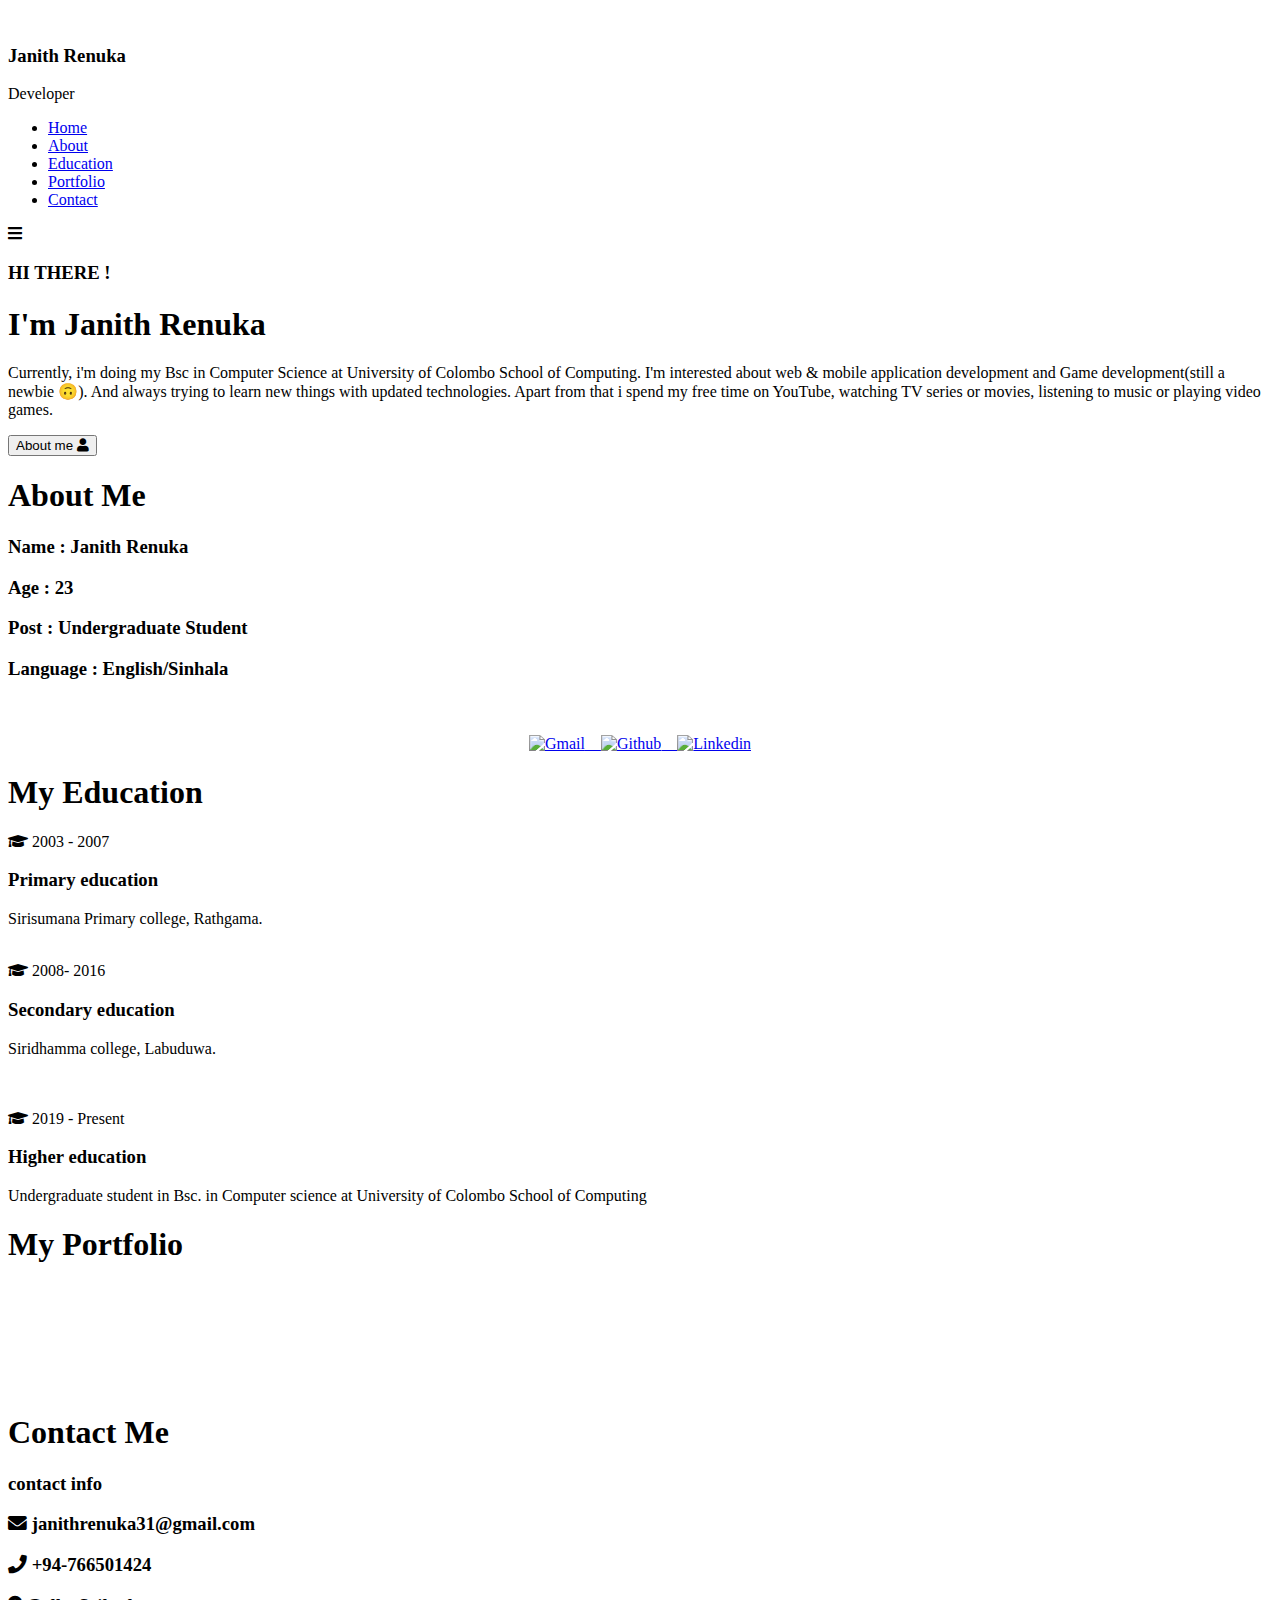
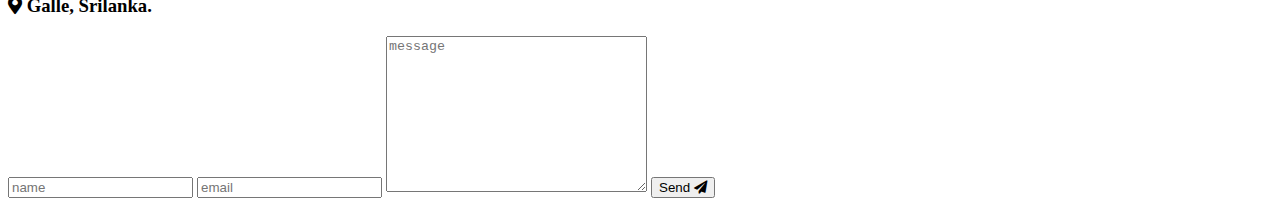
==== index.html @ 40e1bce7 "Update index.html" ====
<!DOCTYPE html>
<html lang="en">
<head>
    <meta charset="UTF-8">
    <meta name="viewport" content="width=device-width, initial-scale=1.0">
    <title>Janith Renuka</title>

    <!-- font awesome cdn link  -->
    <link rel="stylesheet" href="https://cdnjs.cloudflare.com/ajax/libs/font-awesome/5.15.2/css/all.min.css">

    <!-- custom css file link  -->
    <link rel="stylesheet" href="main.css">

</head>
<body>
    
<!-- header section starts  -->

<header>

    <div class="user">
        <img src="image/pic.png" alt="">
        <h3 class="name">Janith Renuka</h3>
        <p class="post">Developer</p>
    </div>

    <nav class="navbar">
        <ul>
            <li><a href="#home">Home</a></li>
            <li><a href="#about">About</a></li>
            <li><a href="#education">Education</a></li>
            <li><a href="#portfolio">Portfolio</a></li>
            <li><a href="#contact">Contact</a></li>
        </ul>
    </nav>

</header>

<!-- header section ends -->

<div id="menu" class="fas fa-bars"></div>

<!-- home section starts  -->

<section class="home" id="home">

    <h3>HI THERE !</h3>
    <h1>I'm <span>Janith Renuka</span></h1>
    <p>Currently, i'm doing my Bsc in Computer Science at University of Colombo School of Computing. I'm interested about web & mobile application development and Game development(still a newbie 🙃). And always trying to learn new things with updated technologies. 
        Apart from that i spend my free time on YouTube, watching TV series or movies, listening to music or playing video games.
    </p>
    <a href="#about"><button class="btn">About me <i class="fas fa-user"></i></button></a>

</section>

<!-- home section ends -->

<!-- about section starts  -->

<section class="about" id="about">

<h1 class="heading"> <span>About</span> Me </h1>

<div class="row">

    <div class="info">
        <h3> <span> Name : </span> Janith Renuka</h3>
        <h3> <span> Age : </span> 23 </h3>
        <!-- <h3> <span> qualification : </span> BMS </h3> -->
        <h3> <span> Post : </span> Undergraduate Student </h3>
        <h3> <span> Language : </span> English/Sinhala </h3>
        <!-- <a href="#"><button class="btn"> download CV <i class="fas fa-download"></i> </button></a> -->
        <br>
        <br>
        <center>
            <a href="mailto:janithrenuka31@gmail.com" target="_blank">
              <img src="image/gmail.png" width="60px" height="60px" alt="Gmail" > &nbsp&nbsp;
            </a>
            <a href="https://github.com/janithrenuka" target="_blank">
              <img src="image/github.png" width="60px" height="60px" alt="Github"> &nbsp&nbsp;
            </a>
            <a href="https://www.linkedin.com/in/janith-renuka" target="_blank"> 
              <img src="image/linkedin.png" width="60px" height="60px" alt="Linkedin">
            </a>
        </center>
    </div>

    <div class="counter">

        <div class="box">
            <!-- <span>2+</span>
            <h3>years of experience</h3> -->
        </div>

        <div class="box">
            <!-- <span>100+</span>
            <h3>porject completed</h3> -->
        </div>

        <div class="box">
            <!-- <span>430+</span>
            <h3>happy clients</h3> -->
        </div>

        <div class="box">
            <!-- <span>12+</span>
            <h3>awards won</h3> -->
        </div>

    </div>

</div>

</section>

<!-- about section ends -->

<!-- education section starts  -->

<section class="education" id="education">

<h1 class="heading"> My <span>Education</span> </h1>

<div class="box-container">

    <div class="box">
        <i class="fas fa-graduation-cap"></i>
        <span>2003 - 2007</span>
        <h3>Primary education</h3>
        <p>Sirisumana Primary college, Rathgama.<br> <br> </p>
    </div>

    <div class="box">
        <i class="fas fa-graduation-cap"></i>
        <span>2008- 2016</span>
        <h3>Secondary education</h3>
        <p>Siridhamma college, Labuduwa.<br> <br> <br> </p>
    </div>

    <div class="box">
        <i class="fas fa-graduation-cap"></i>
        <span>2019 - Present</span>
        <h3>Higher education</h3>
        <p>Undergraduate student in Bsc. in Computer science at University of Colombo School of Computing</p>
    </div>


</div>

</section>

<!-- education section ends -->

<!-- portfolio section starts  -->

<section class="portfolio" id="portfolio">

<h1 class="heading"> My <span>Portfolio</span> </h1>

<div class="box-container">

    <div class="box">
        <img src="image/crysis.jpg" alt="">
    </div>

    <div class="box">
        <img src="image/lastofus.jpg" alt="">
    </div>

    <div class="box">
        <img src="image/farcry.jpg" alt="">
    </div>

    <div class="box">
        <img src="image/stalker.jpg" alt="">
    </div>

    <div class="box">
        <img src="image/uncharted.jpg" alt="">
    </div>

    <div class="box">
        <img src="image/kanchayuda.jpg" alt="">
    </div>

</div>

</section>

<!-- portfolio section ends -->

<!-- contact section starts  -->

<section class="contact" id="contact">

<h1 class="heading"> <span>Contact</span> Me </h1>

<div class="row">

    <div class="content">

        <h3 class="title">contact info</h3>

        <div class="info">
            <h3> <i class="fas fa-envelope"></i> janithrenuka31@gmail.com </h3>
            <h3> <i class="fas fa-phone"></i> +94-766501424 </h3>
            <h3> <i class="fas fa-map-marker-alt"></i> Galle, Srilanka. </h3>
        </div>

    </div>

    <form action="">

        <input type="text" placeholder="name" class="box" required>
        <input type="email" placeholder="email" class="box" required>
        <textarea name="" id="" cols="30" rows="10" class="box message" placeholder="message" required></textarea>
        <button type="submit" class="btn"> Send <i class="fas fa-paper-plane"></i> </button>

    </form>

</div>

</section>

<!-- contact section ends -->


<!-- scroll top button  -->

<a href="#home" class="top">
    <img src="image/scroll-top-img.png" alt="">
</a>

<!-- jquery cdn link  -->
<script src="https://cdnjs.cloudflare.com/ajax/libs/jquery/3.6.0/jquery.min.js"></script>

<!-- custom js file link  -->
<script src="script.js"></script>


</body>
</html>
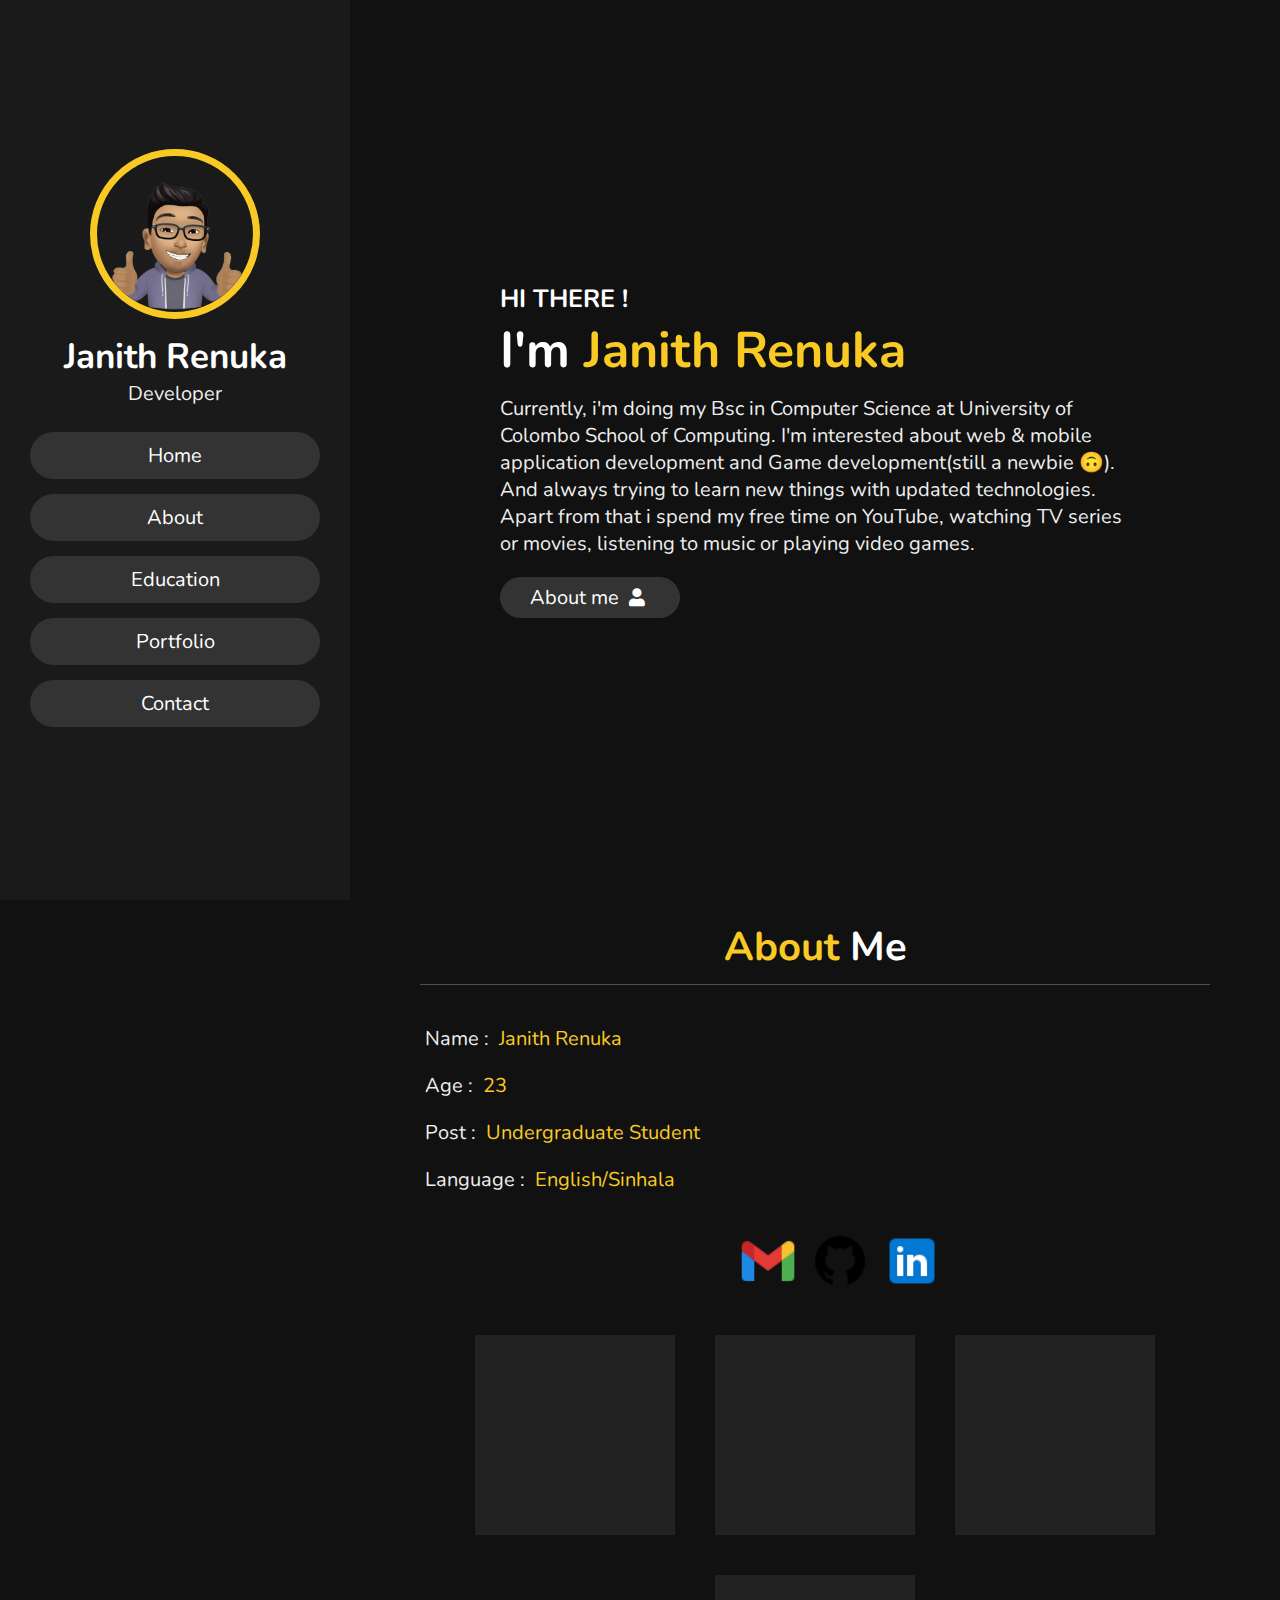
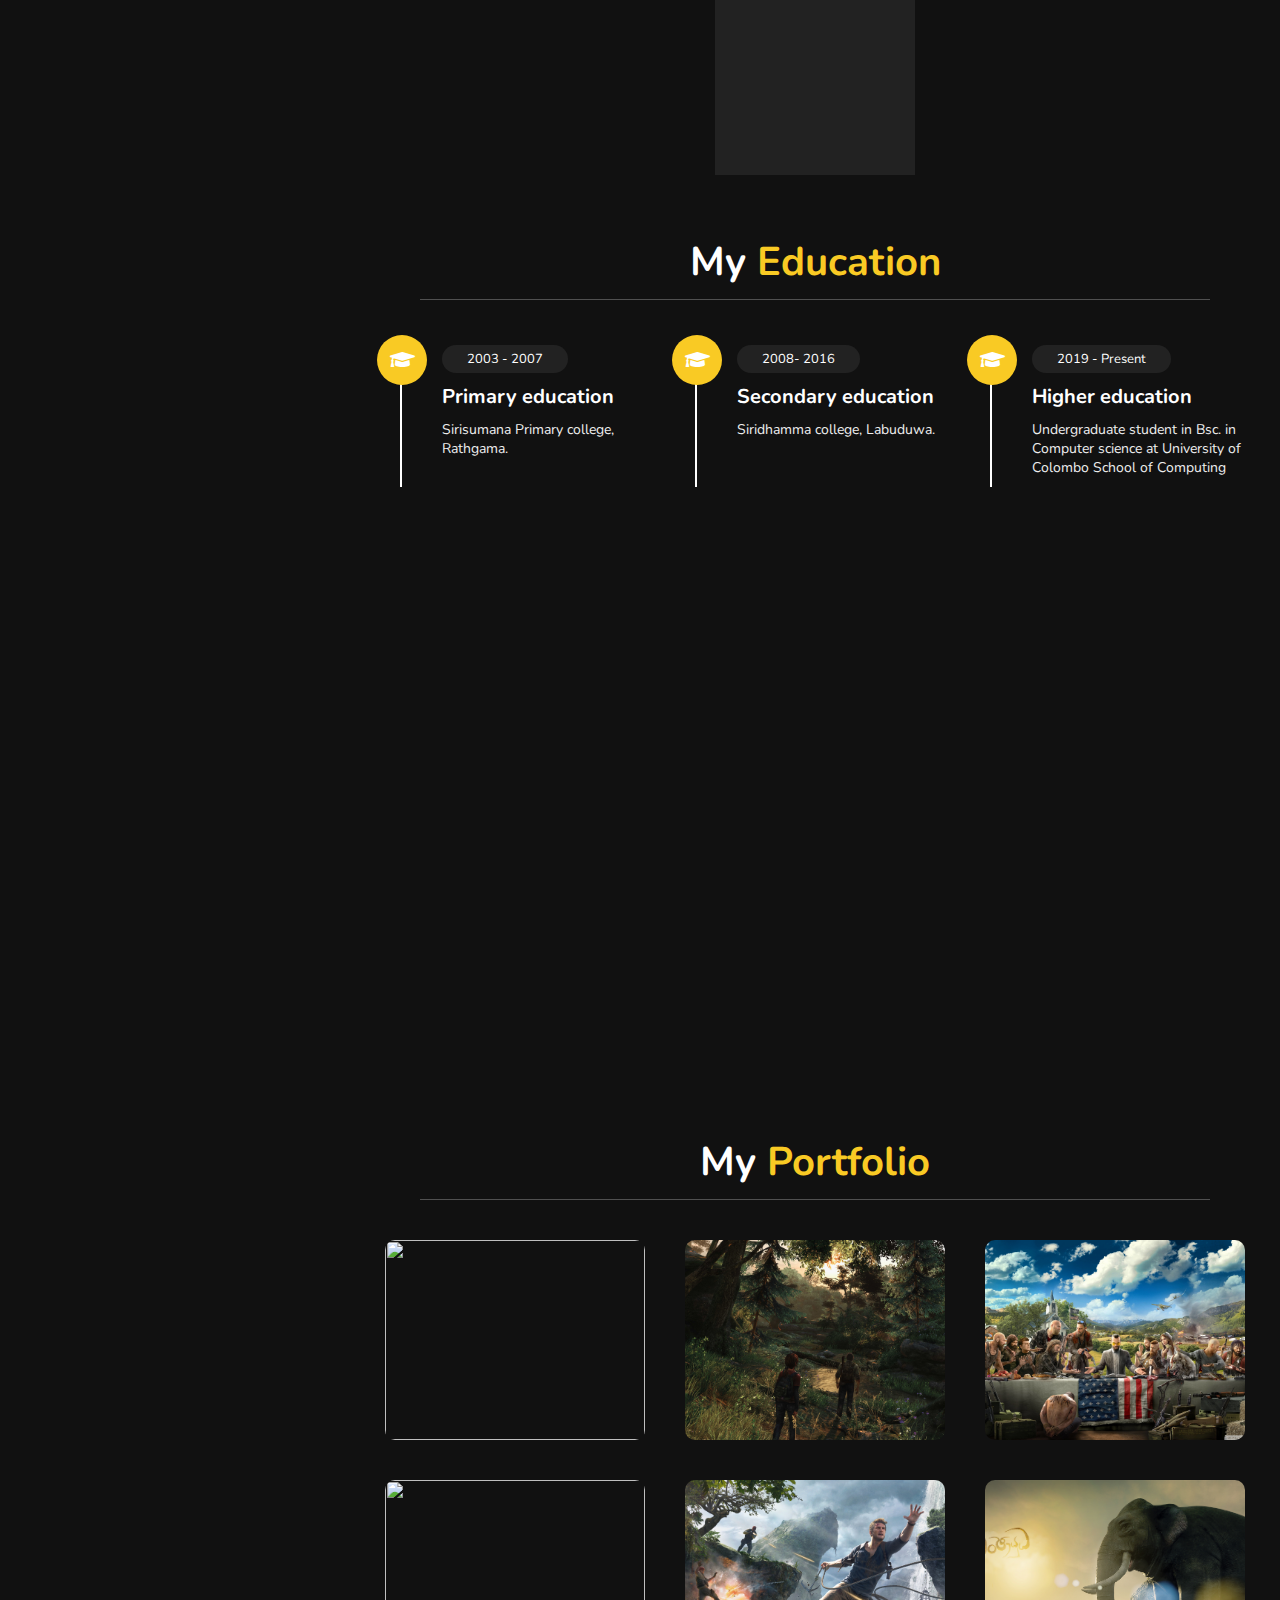
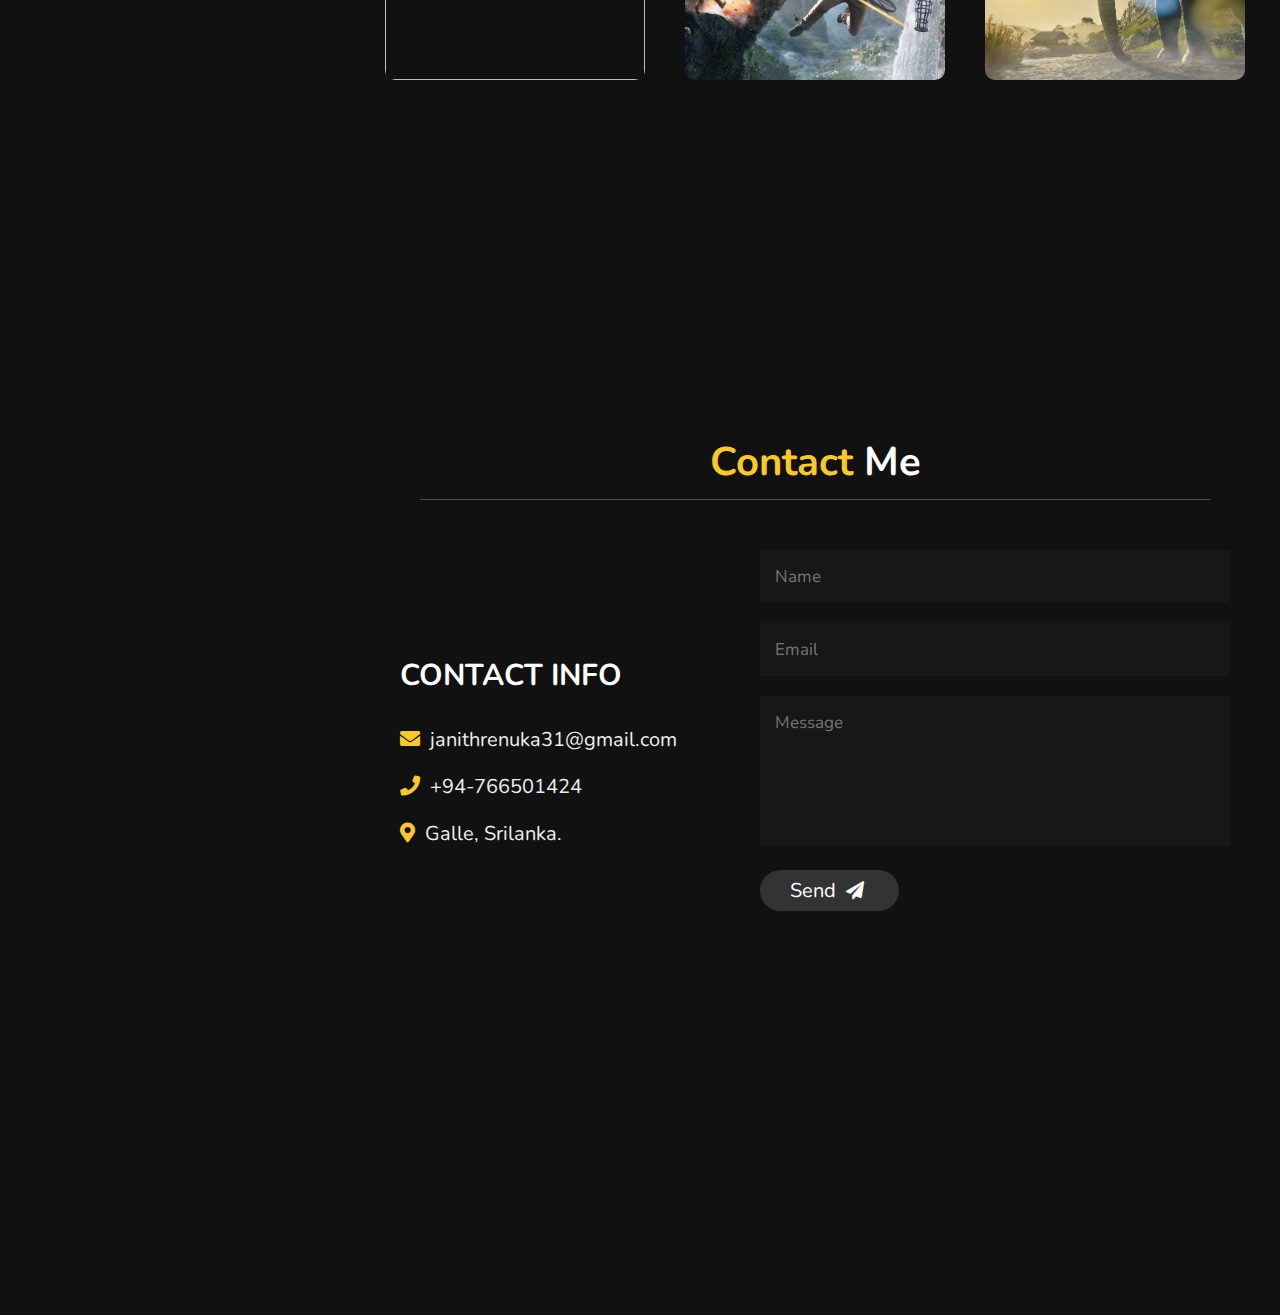
==== commit 28f13895: "Add files via upload" ====
--- a/index.html
+++ b/index.html
@@ -213,6 +213,7 @@
 
         <input type="text" placeholder="name" class="box" required>
         <input type="email" placeholder="email" class="box" required>
+        <!-- <input type="text" placeholder="project" class="box"> -->
         <textarea name="" id="" cols="30" rows="10" class="box message" placeholder="message" required></textarea>
         <button type="submit" class="btn"> Send <i class="fas fa-paper-plane"></i> </button>
 
--- a/main.css
+++ b/main.css
@@ -0,0 +1,443 @@
+@import url('https://fonts.googleapis.com/css2?family=Nunito:wght@200;300;400;600&display=swap');
+
+:root{
+    --yellow:#f9ca24;
+}
+
+*{
+    font-family: 'Nunito', sans-serif;
+    margin:0; padding:0;
+    box-sizing: border-box;
+    text-decoration: none;
+    outline: none; border:none;
+    /* text-transform: capitalize; */
+    transition: all .2s linear;
+}
+
+*::selection{
+    background:var(--yellow);
+    color:#333;
+}
+
+html{
+    font-size: 62.5%;
+    overflow-x: hidden;
+}
+
+html::-webkit-scrollbar{
+    width:1.4rem;
+}
+
+html::-webkit-scrollbar-track{
+    background:#222;
+}
+
+html::-webkit-scrollbar-thumb{
+    background:var(--yellow);
+}
+
+body{
+    background:#111;
+    overflow-x: hidden;
+    padding-left: 35rem;
+}
+
+section{
+    min-height: 100vh;
+    padding:1rem;
+}
+
+.btn{
+    padding:.7rem 3rem;
+    background:#333;
+    color:#fff;
+    cursor: pointer;
+    margin-top: 1rem;
+    font-size: 2rem;
+    border-radius: 5rem;
+}
+
+.btn i{
+    padding:0 .5rem;
+    font-size: 1.8rem;
+}
+
+.btn:hover{
+    background:var(--yellow);
+}
+
+.heading{
+    text-align: center;
+    margin:0 6rem;
+    font-size: 4rem;
+    padding:1rem;
+    border-bottom: .1rem solid #fff4;
+    color:#fff;
+}
+
+.heading span{
+    color:var(--yellow);
+}
+
+header{
+    position: fixed;
+    top:0; left:0;
+    z-index: 1000;
+    height:100%;
+    width:35rem;
+    background:#1a1a1a;
+    display: flex;
+    align-items: center;
+    justify-content: center;
+    flex-flow: column;
+    text-align: center;
+}
+
+header .user img{
+    height:17rem;
+    width:17rem;
+    border-radius: 50%;
+    object-fit: cover;
+    margin-bottom: 1rem;
+    border:.7rem solid var(--yellow);
+}
+
+header .user .name{
+    font-size: 3.5rem;
+    color:#fff;
+}
+
+header .user .post{
+    font-size: 2rem;
+    color:#eee;
+}
+
+header .navbar{
+    width:100%;
+}
+
+header .navbar ul{
+    list-style: none;
+    padding:1rem 3rem;
+}
+
+
+header .navbar ul li a{
+    display: block;
+    padding:1rem;
+    margin:1.5rem 0;
+    background:#333;
+    color:#fff;
+    font-size: 2rem;
+    border-radius: 5rem;
+}
+
+header .navbar ul li a:hover{
+    background:var(--yellow);
+}
+
+#menu{
+    position: fixed;
+    top:2rem; right:2rem;
+    background:#333;
+    color:#fff;
+    cursor: pointer;
+    font-size: 2.5rem;
+    padding:1rem 1.5rem;
+    z-index: 1000;
+    display: none;
+}
+
+.home{
+    display: flex;
+    justify-content: center;
+    flex-flow: column;
+    padding:0 15rem;
+}
+
+.home h3{
+    font-size: 2.5rem;
+    color:#fff;
+}
+
+.home h1{
+    font-size:5rem;
+    color:#fff;
+}
+
+.home h1 span{
+    color:var(--yellow);
+}
+
+.home p{
+    font-size:2rem;
+    color:#eee;
+    padding: 1rem 0;
+}
+
+.about .row{
+    display: flex;
+    align-items: center;
+    justify-content: center;
+    flex-wrap: wrap;
+    padding:1rem 0;
+}
+
+.about .row .info{
+    flex:1 1 48rem;
+    padding:2rem 1rem;
+    padding-left: 6rem;
+}
+
+.about .row .info h3{
+    font-size: 2rem;
+    color:var(--yellow);
+    padding:1rem 0;
+    font-weight: normal;
+}
+
+.about .row .info h3 span{
+    color:#eee;
+    padding:0 .5rem;
+}
+
+.about .row .counter{
+    flex:1 1 48rem;
+    display: flex;
+    justify-content: center;
+    flex-wrap: wrap;
+}
+
+.about .row .counter .box{
+    width:20rem;
+    height: 20rem;
+    background:#222;
+    text-align: center;
+    padding: 2rem;
+    margin:2rem;
+}
+
+.about .row .counter .box span{
+    font-size: 4rem;
+    color:var(--yellow);
+}
+
+.about .row .counter .box h3{
+    font-size: 2rem;
+    color:#fff;
+}
+
+.education .box-container{
+    display: flex;
+    align-items: center;
+    justify-content: space-between;
+    flex-wrap: wrap;
+    padding:1rem 0;
+    padding-left: 3rem;
+}
+
+.education .box-container .box{
+    width:27rem;
+    margin:4rem 1rem;
+    padding-left: 4rem;
+    border-left: .2rem solid #fff;
+    position: relative;
+}
+
+.education .box-container .box span{
+    font-size: 1.3rem;
+    background:#222;
+    color:#fff;
+    border-radius: 5rem;
+    padding:.5rem 2.5rem;
+}
+
+.education .box-container .box h3{
+    font-size: 2rem;
+    color:#fff;
+    padding-top: 1.5rem;
+}
+
+.education .box-container .box p{
+    font-size: 1.4rem;
+    color:#eee;
+    padding: 1rem 0;
+}
+
+.education .box-container .box i{
+    position: absolute;
+    top:-1.5rem; left:-2.5rem;
+    height:5rem;
+    width: 5rem;
+    border-radius: 50%;
+    line-height: 5rem;
+    text-align: center;
+    font-size: 2rem;
+    color:#fff;
+    background:var(--yellow);
+}
+
+.portfolio .box-container{
+    display: flex;
+    align-items: center;
+    justify-content: center;
+    flex-wrap: wrap;
+    padding:2rem 0;
+}
+
+.portfolio .box-container .box{
+    height: 20rem;
+    width:26rem;
+    border-radius: 1rem;
+    margin:2rem;
+    overflow: hidden;
+    cursor: pointer;
+}
+
+.portfolio .box-container .box img{
+    height:100%;
+    width:100%;
+    object-fit: cover;
+}
+
+.portfolio .box-container .box:hover img{
+    transform: scale(1.2);
+}
+
+.contact .row{
+    display: flex;
+    align-items: center;
+    justify-content: center;
+    flex-wrap: wrap;
+}
+
+.contact .row .content{
+    flex:1 1 30rem;
+    padding:4rem;
+    padding-bottom: 0;
+}
+
+.contact .row form{
+    flex:1 1 45rem;
+    padding:2rem;
+    margin:2rem;
+    margin-bottom: 4rem;
+}
+
+.contact .row form .box{
+    padding:1.5rem;
+    margin:1rem 0;
+    background:#3333;
+    color:#fff;
+    text-transform: none;
+    font-size: 1.7rem;
+    width:100%;
+}
+
+.contact .row form .box::placeholder{
+    text-transform: capitalize;
+}
+
+.contact .row form .message{
+    height: 15rem;
+    resize: none;
+}
+
+.contact .row .content .title{
+    text-transform: uppercase;
+    color:#fff;
+    font-size: 3rem;
+    padding-bottom: 2rem;
+}
+
+.contact .row .content .info h3{
+    display: flex;
+    align-items: center;
+    font-size: 2rem;
+    color:#eee;
+    padding:1rem 0;
+    font-weight: normal;
+}
+
+.contact .row .content .info h3 i{
+    padding-right: 1rem;
+    color:var(--yellow);
+}
+
+.top{
+    position: fixed;
+    bottom:7.5rem; right: 2rem;
+    z-index: 100;
+    display: none;
+}
+
+
+/* media queries  */
+
+@media (max-width:1200px){
+
+    html{
+        font-size: 55%;
+    }
+
+    .home{
+        padding:1rem 4rem;
+    }
+
+}
+
+@media (max-width:991px){
+
+   header{
+       left:-120%;
+   }
+
+   #menu{
+       display: block;
+   }
+
+   header.toggle{
+    left:0%;
+   }
+
+   body{
+       padding:0;
+   }
+
+}
+
+@media (max-width:768px){
+
+    html{
+        font-size: 50%;
+    }
+ 
+ }
+
+@media (max-width:400px){
+
+    header{
+        width: 100vw;
+    }
+
+    .heading{
+        margin:0 3rem;
+    }
+
+    .about .row .counter .box{
+        width: 100%;
+    }
+ 
+    .education .box-container .box{
+        width:100%;
+    }
+
+    .portfolio .box-container .box{
+        width:100%;
+    }
+
+    .contact .row form{
+        margin:3rem 0;
+    }
+
+ }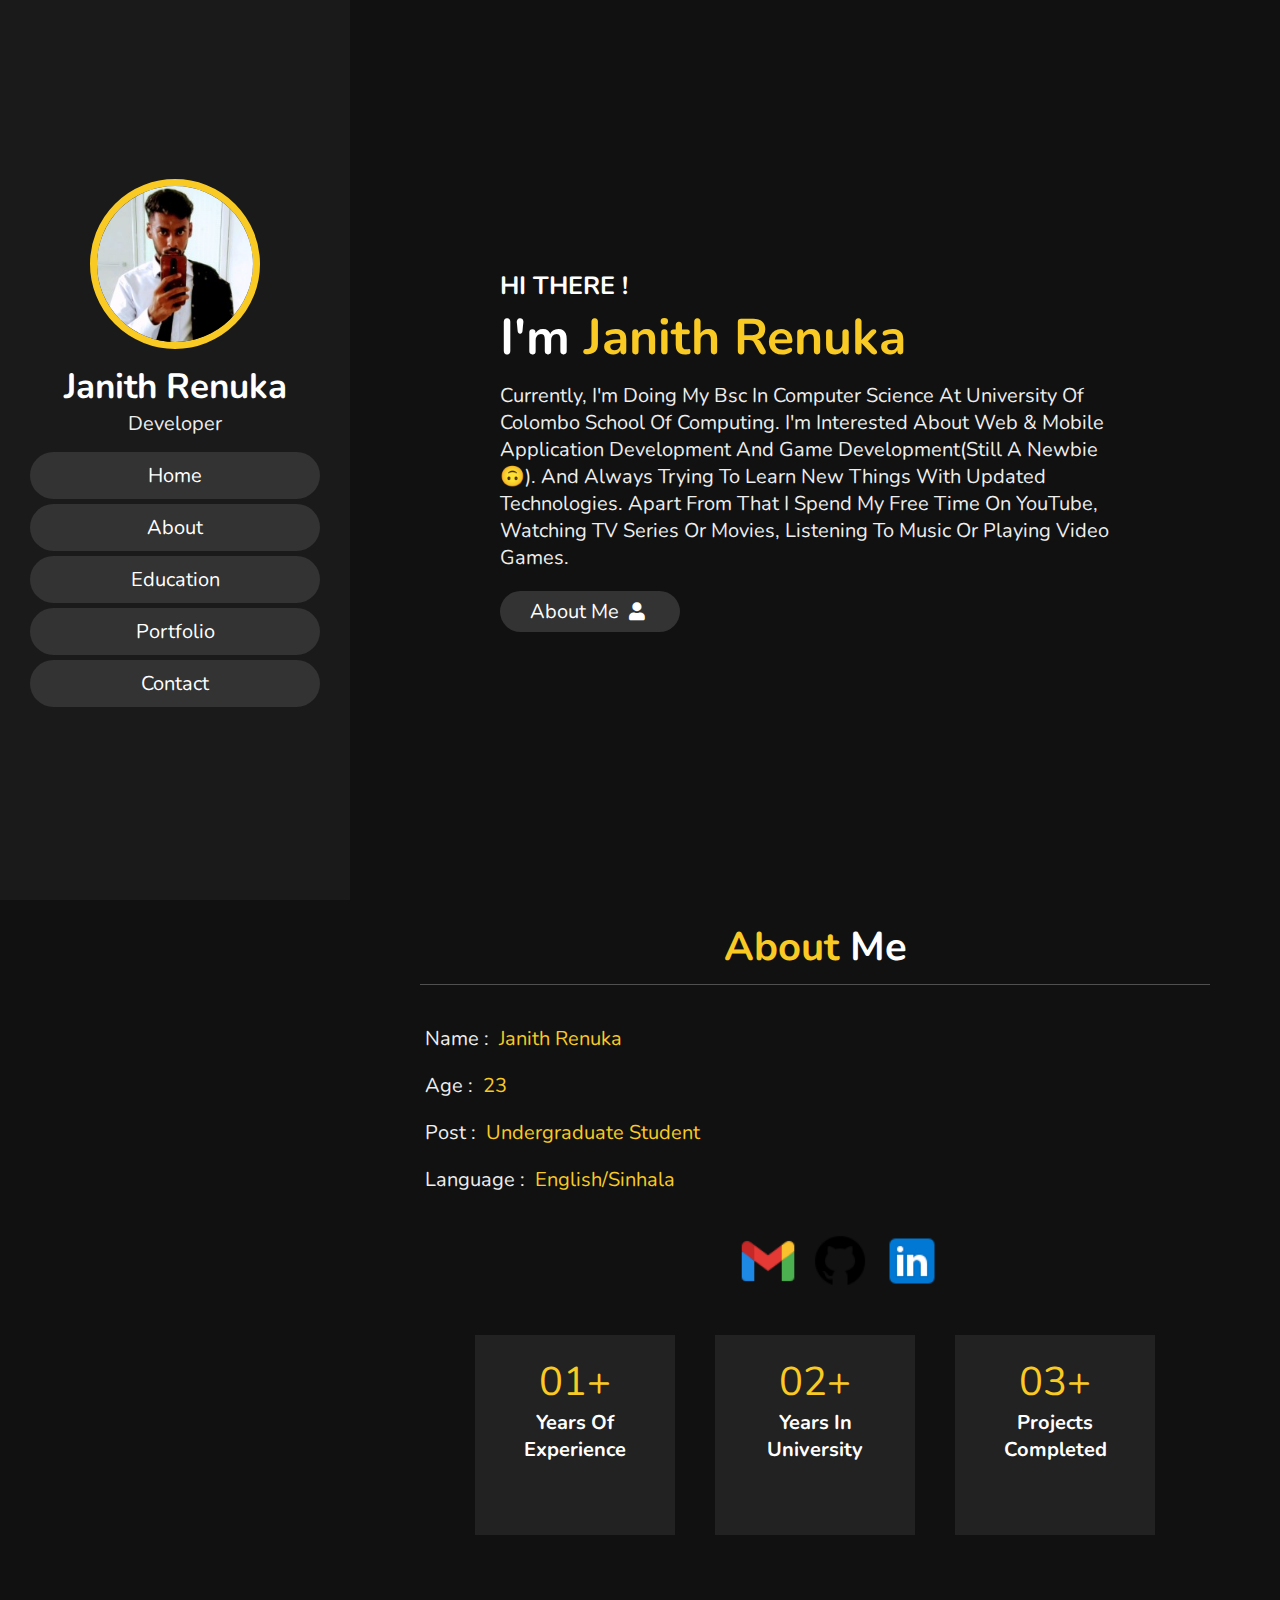
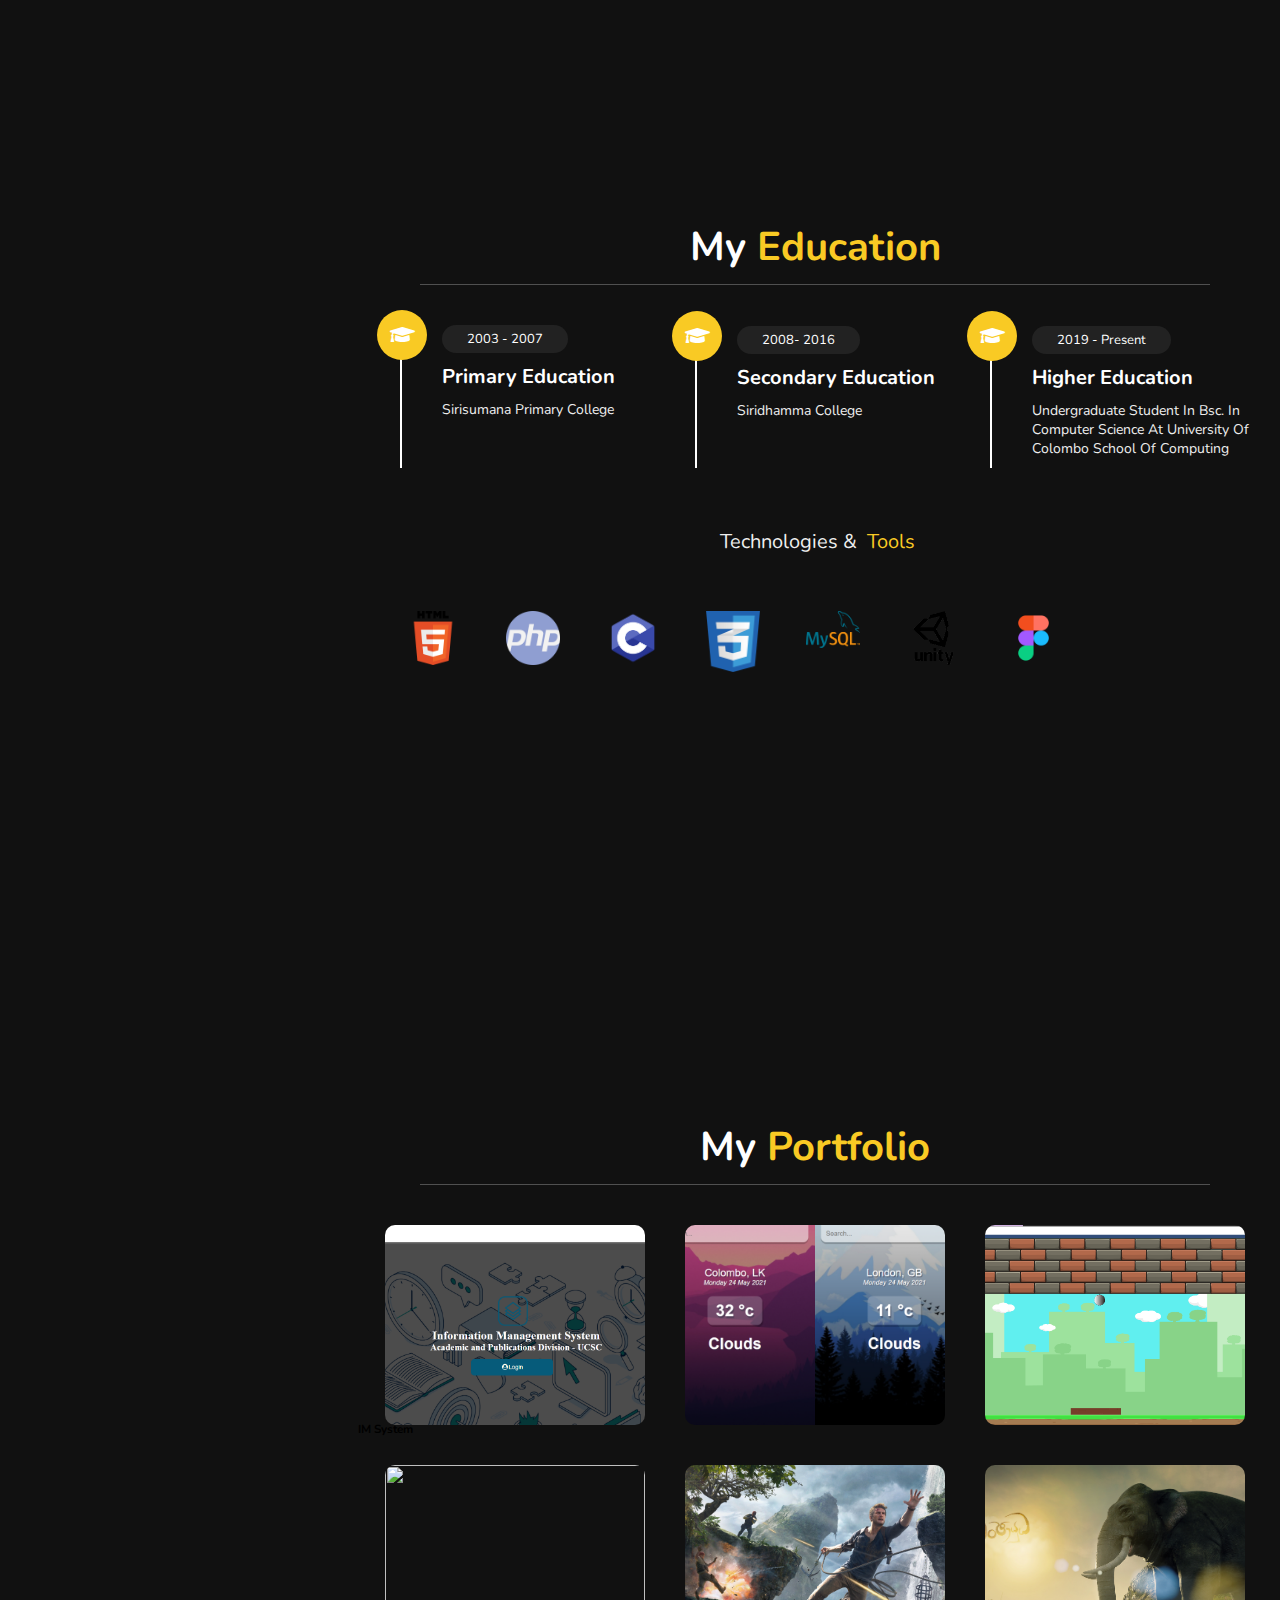
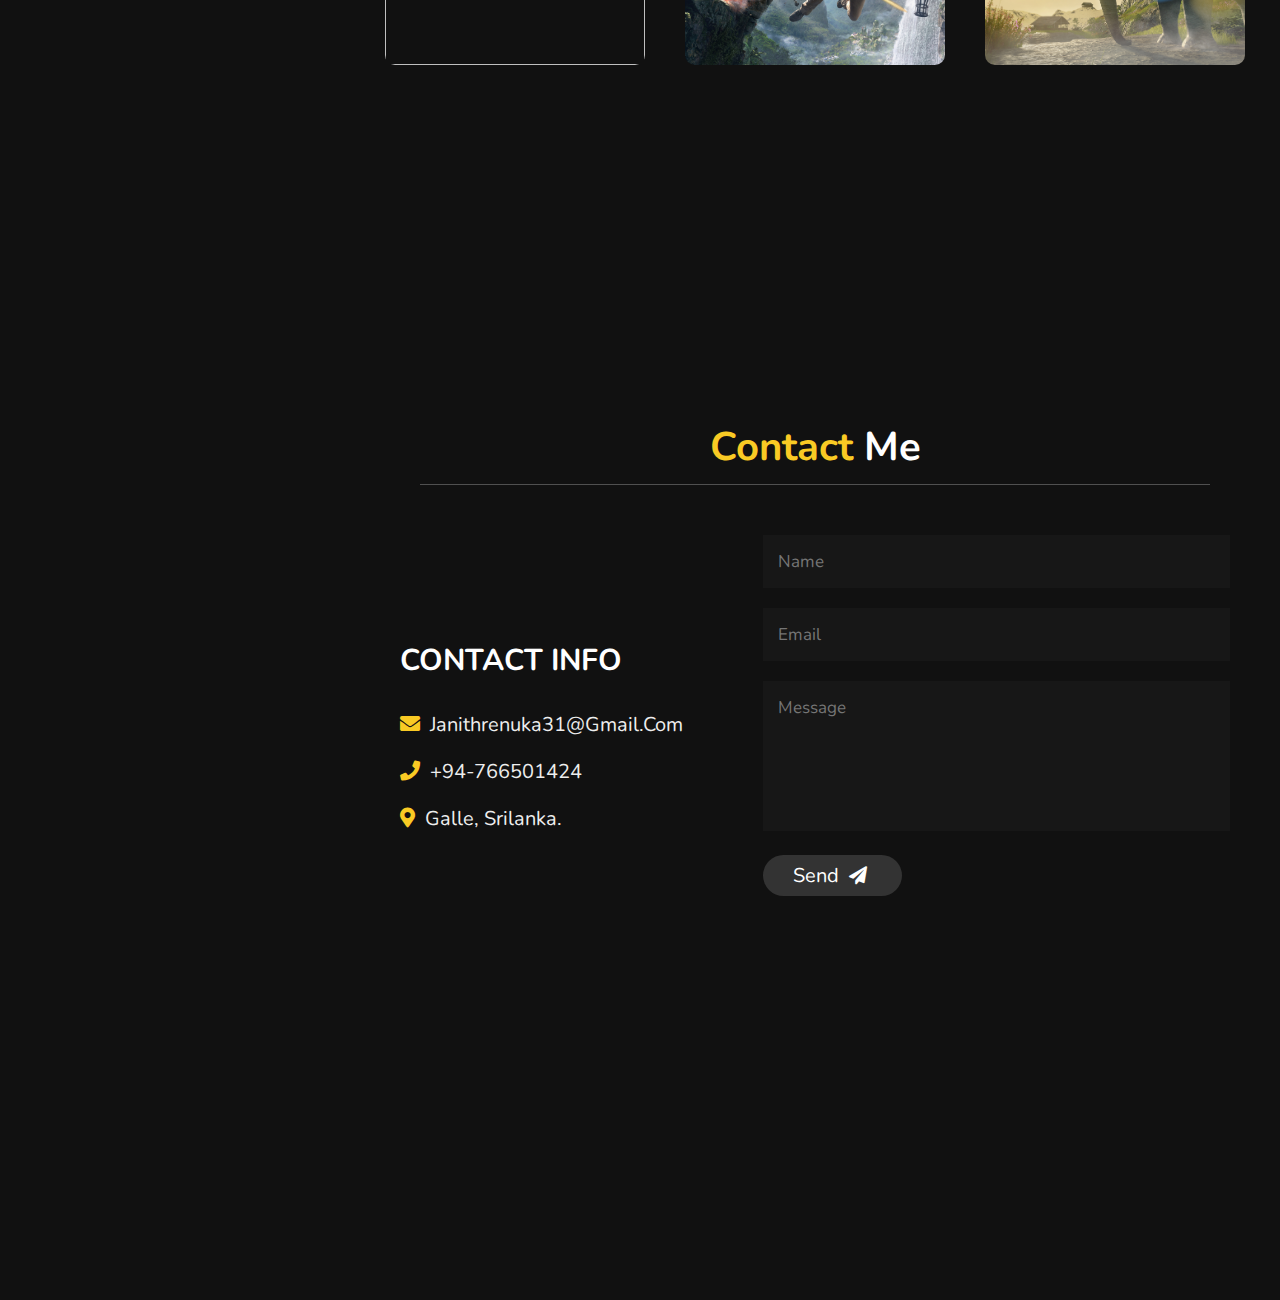
==== commit 329a8b26: "update portfolio" ====
--- a/index.html
+++ b/index.html
@@ -4,6 +4,7 @@
     <meta charset="UTF-8">
     <meta name="viewport" content="width=device-width, initial-scale=1.0">
     <title>Janith Renuka</title>
+    <link rel="icon" href="image/janith-title.png" type="image/x-icon">
 
     <!-- font awesome cdn link  -->
     <link rel="stylesheet" href="https://cdnjs.cloudflare.com/ajax/libs/font-awesome/5.15.2/css/all.min.css">
@@ -19,7 +20,7 @@
 <header>
 
     <div class="user">
-        <img src="image/pic.png" alt="">
+        <img src="image/janith.jpg" alt="">
         <h3 class="name">Janith Renuka</h3>
         <p class="post">Developer</p>
     </div>
@@ -69,6 +70,7 @@
         <!-- <h3> <span> qualification : </span> BMS </h3> -->
         <h3> <span> Post : </span> Undergraduate Student </h3>
         <h3> <span> Language : </span> English/Sinhala </h3>
+        
         <!-- <a href="#"><button class="btn"> download CV <i class="fas fa-download"></i> </button></a> -->
         <br>
         <br>
@@ -88,23 +90,18 @@
     <div class="counter">
 
         <div class="box">
-            <!-- <span>2+</span>
-            <h3>years of experience</h3> -->
+            <span>01+</span>
+            <h3>years of experience</h3>
         </div>
 
         <div class="box">
-            <!-- <span>100+</span>
-            <h3>porject completed</h3> -->
+            <span>02+</span>
+            <h3>years in University</h3>
         </div>
 
         <div class="box">
-            <!-- <span>430+</span>
-            <h3>happy clients</h3> -->
-        </div>
-
-        <div class="box">
-            <!-- <span>12+</span>
-            <h3>awards won</h3> -->
+            <span>03+</span>
+            <h3>Projects completed</h3>
         </div>
 
     </div>
@@ -127,14 +124,16 @@
         <i class="fas fa-graduation-cap"></i>
         <span>2003 - 2007</span>
         <h3>Primary education</h3>
-        <p>Sirisumana Primary college, Rathgama.<br> <br> </p>
+        <p>Sirisumana Primary college<br> <br> </p>
+        <p>   </p>
     </div>
 
     <div class="box">
         <i class="fas fa-graduation-cap"></i>
         <span>2008- 2016</span>
         <h3>Secondary education</h3>
-        <p>Siridhamma college, Labuduwa.<br> <br> <br> </p>
+        <p>Siridhamma college<br> <br> <br> </p>
+        
     </div>
 
     <div class="box">
@@ -144,8 +143,36 @@
         <p>Undergraduate student in Bsc. in Computer science at University of Colombo School of Computing</p>
     </div>
 
-
-</div>
+</div>
+
+    <!-- technologies and tools -->
+    <center>
+        <div class="tech-tool">
+            <h3> <span> Technologies &</span> Tools </h3>
+
+            <div class="tool-icon">
+                <img src="image/html.png" alt="HTML">
+            </div>
+            <div class="tool-icon">
+                <img src="image/php.png" alt="PHP">
+            </div>
+            <div class="tool-icon">
+                <img src="image/c.png" alt="C">
+            </div>
+            <div class="tool-icon">
+                <img src="image/css.png" alt="CSS">
+            </div>
+            <div class="tool-icon">
+                <img src="image/mysql.png" alt="mysql">
+            </div>
+            <div class="tool-icon">
+                <img src="image/unity.jpg" alt="Unity">
+            </div>
+            <div class="tool-icon">
+                <img src="image/figma.png" alt="Figma">
+            </div>
+        </div>
+    </center> 
 
 </section>
 
@@ -160,15 +187,16 @@
 <div class="box-container">
 
     <div class="box">
-        <img src="image/crysis.jpg" alt="">
-    </div>
-
-    <div class="box">
-        <img src="image/lastofus.jpg" alt="">
-    </div>
-
-    <div class="box">
-        <img src="image/farcry.jpg" alt="">
+        <img src="image/ims_system.png" alt="IM System">
+        <h3>IM System</h3>
+    </div>
+
+    <div class="box">
+        <img src="image/weather-app.png" alt="Weather App">
+    </div>
+
+    <div class="box">
+        <img src="image/brick-bounce.png" alt="">
     </div>
 
     <div class="box">
@@ -213,7 +241,6 @@
 
         <input type="text" placeholder="name" class="box" required>
         <input type="email" placeholder="email" class="box" required>
-        <!-- <input type="text" placeholder="project" class="box"> -->
         <textarea name="" id="" cols="30" rows="10" class="box message" placeholder="message" required></textarea>
         <button type="submit" class="btn"> Send <i class="fas fa-paper-plane"></i> </button>
 
--- a/main.css
+++ b/main.css
@@ -10,7 +10,7 @@
     box-sizing: border-box;
     text-decoration: none;
     outline: none; border:none;
-    /* text-transform: capitalize; */
+    text-transform: capitalize;
     transition: all .2s linear;
 }
 
@@ -125,7 +125,7 @@
 header .navbar ul li a{
     display: block;
     padding:1rem;
-    margin:1.5rem 0;
+    margin:0.5rem 0;
     background:#333;
     color:#fff;
     font-size: 2rem;
@@ -227,6 +227,14 @@
     color:#fff;
 }
 
+.tool-icon img {
+    margin-top: 5%;
+    margin-left: 5%;
+    width: 6%;
+    height: 6%;
+    float: left;
+}
+
 .education .box-container{
     display: flex;
     align-items: center;
@@ -236,9 +244,22 @@
     padding-left: 3rem;
 }
 
+.education .tech-tool h3 {
+    font-size: 2rem;
+    color:var(--yellow);
+    padding:1rem 0;
+    font-weight: normal;
+}
+
+.education .tech-tool span {
+    color:#eee;
+    padding:0 .5rem;
+}
+
 .education .box-container .box{
     width:27rem;
     margin:4rem 1rem;
+    margin-top: 4%;
     padding-left: 4rem;
     border-left: .2rem solid #fff;
     position: relative;
@@ -266,7 +287,7 @@
 
 .education .box-container .box i{
     position: absolute;
-    top:-1.5rem; left:-2.5rem;
+    top:-2rem; left:-2.5rem;
     height:5rem;
     width: 5rem;
     border-radius: 50%;
@@ -294,6 +315,11 @@
     cursor: pointer;
 }
 
+.portfolio .box-container .box h3 {
+    position: absolute;
+    transform: translate(-50%, -50%);
+}
+
 .portfolio .box-container .box img{
     height:100%;
     width:100%;
